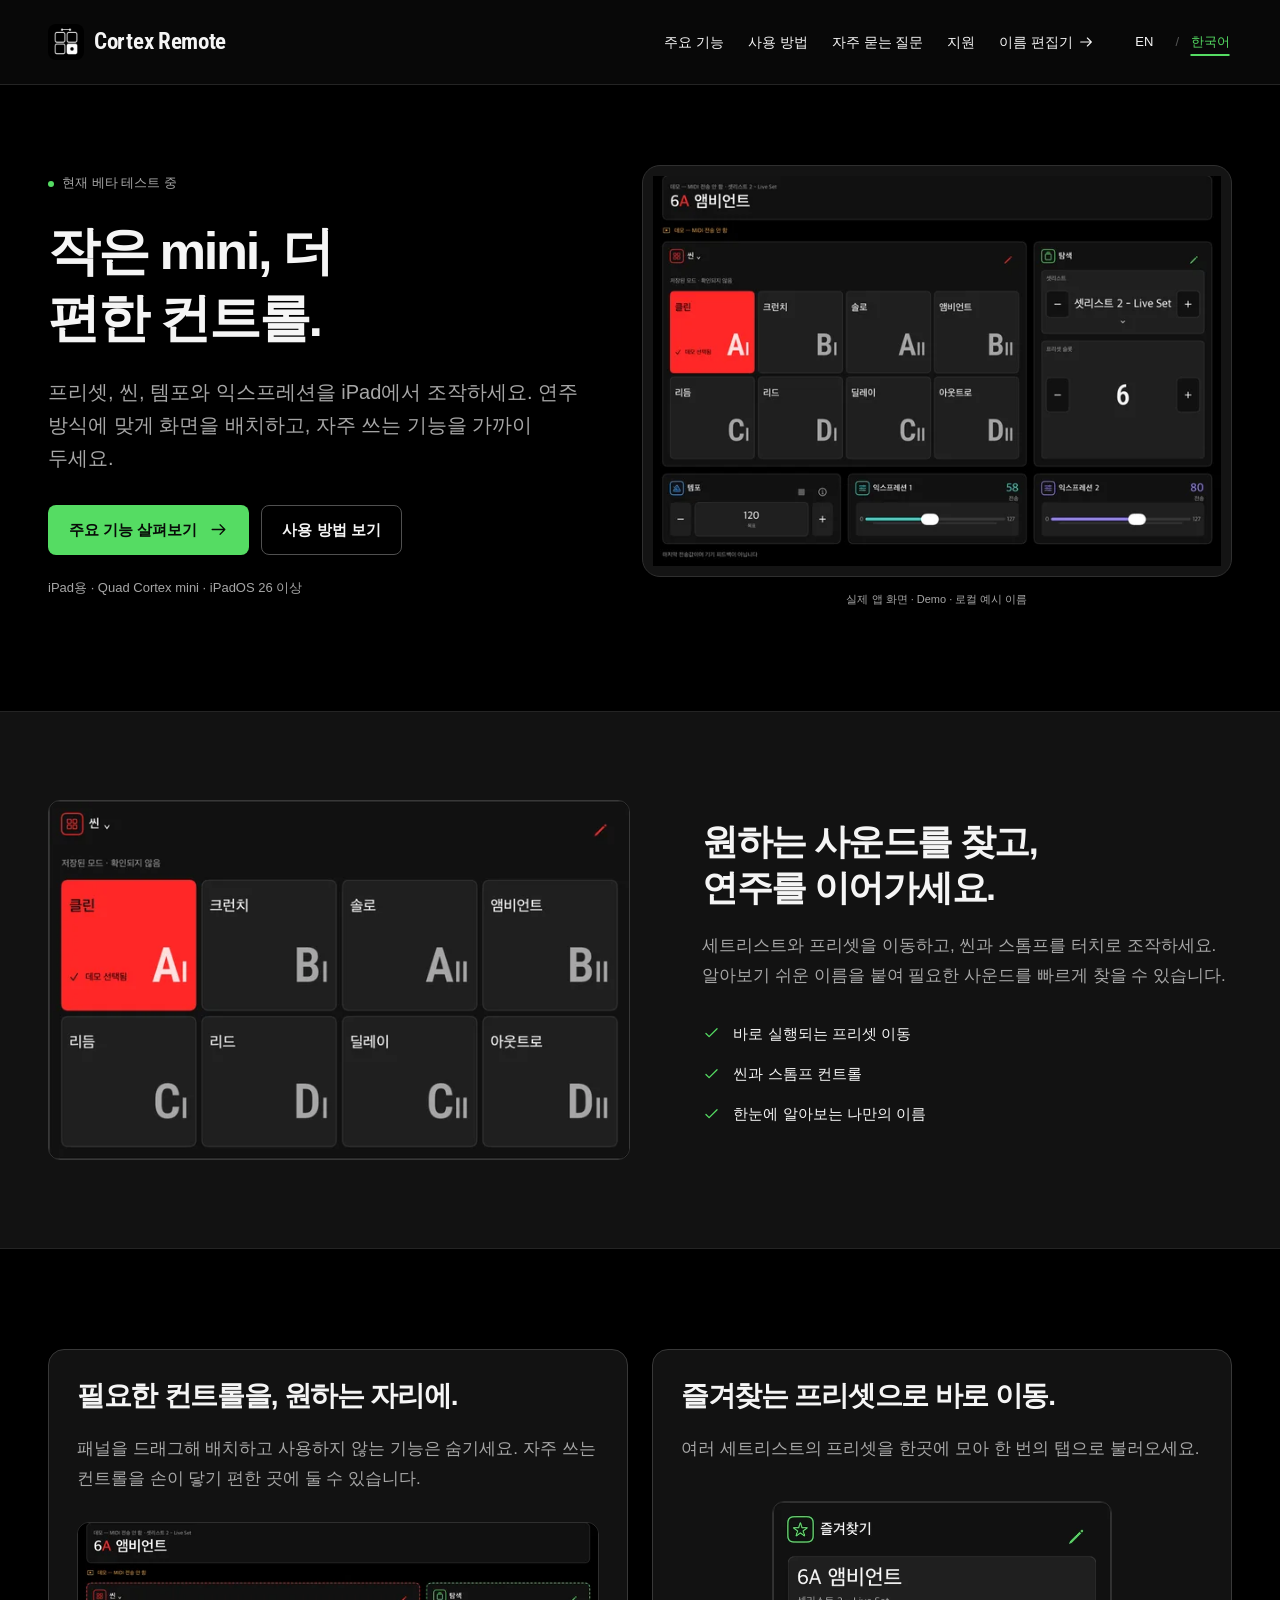
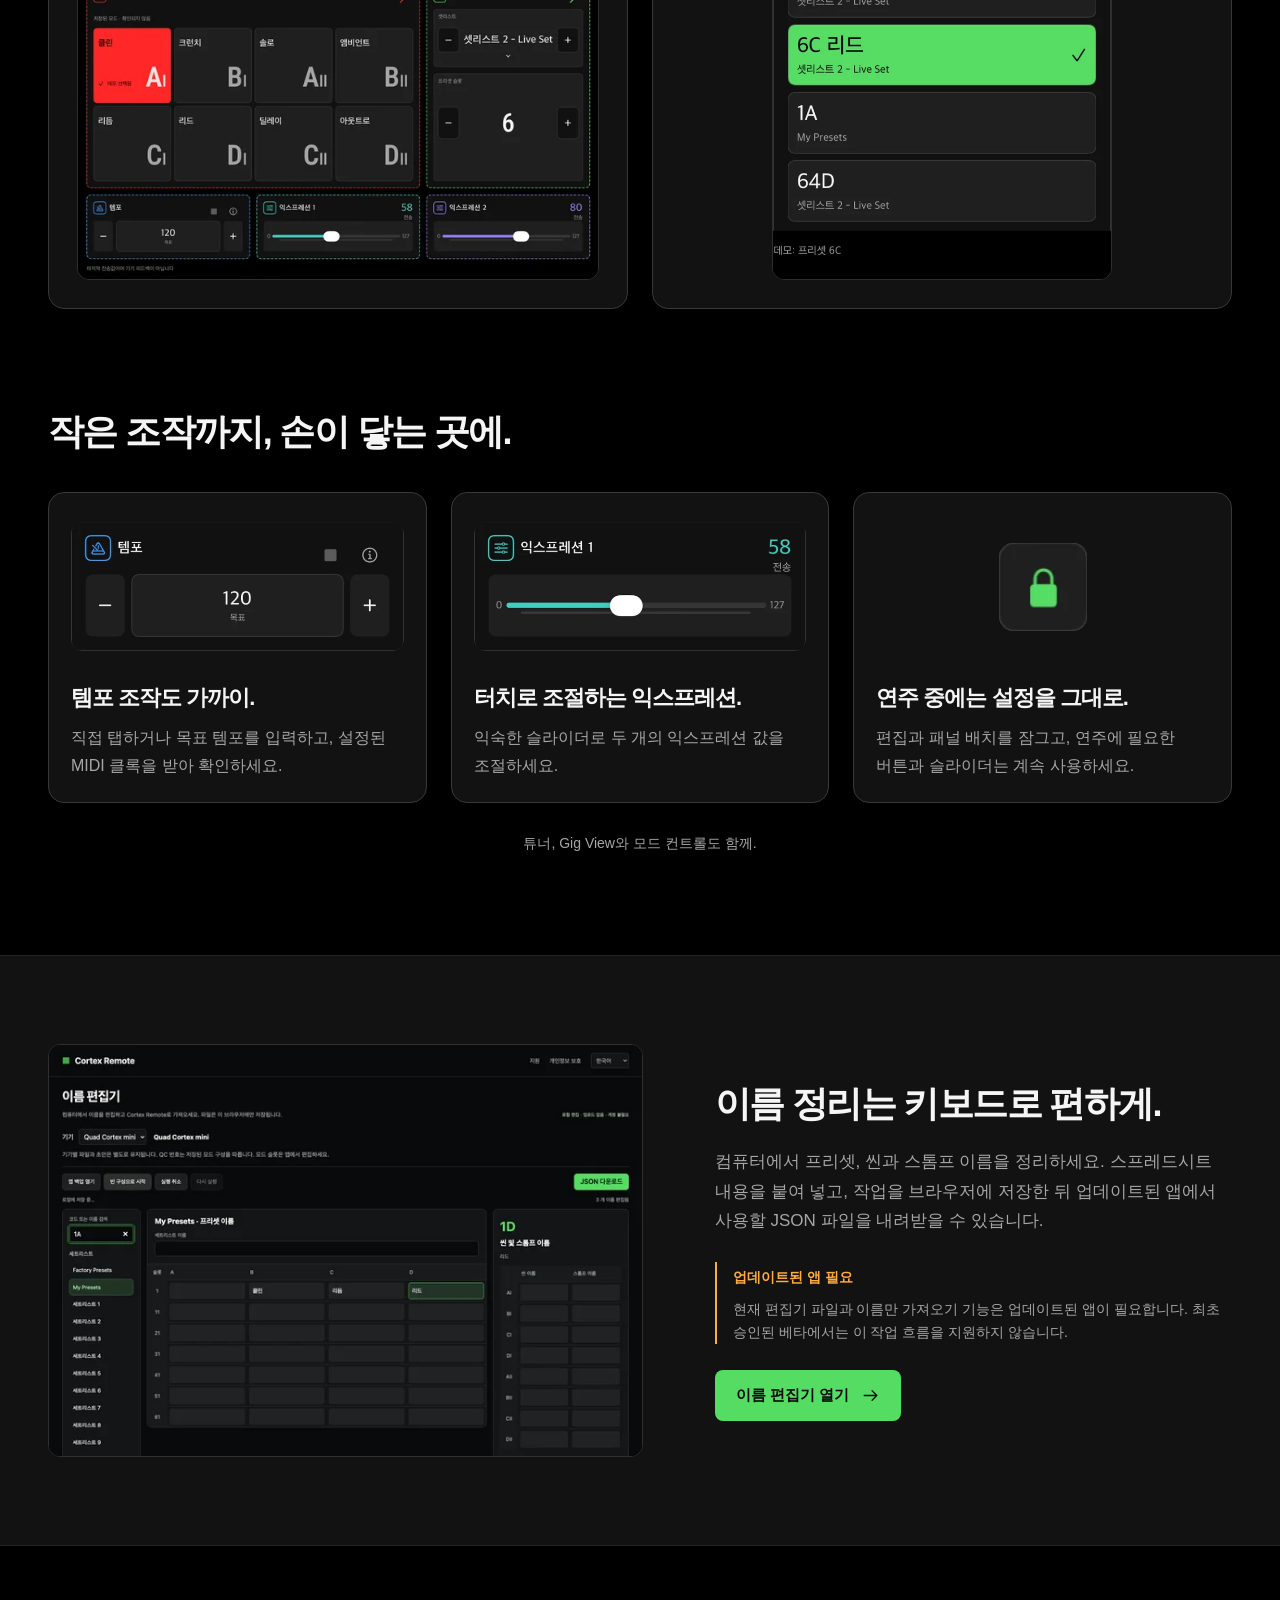
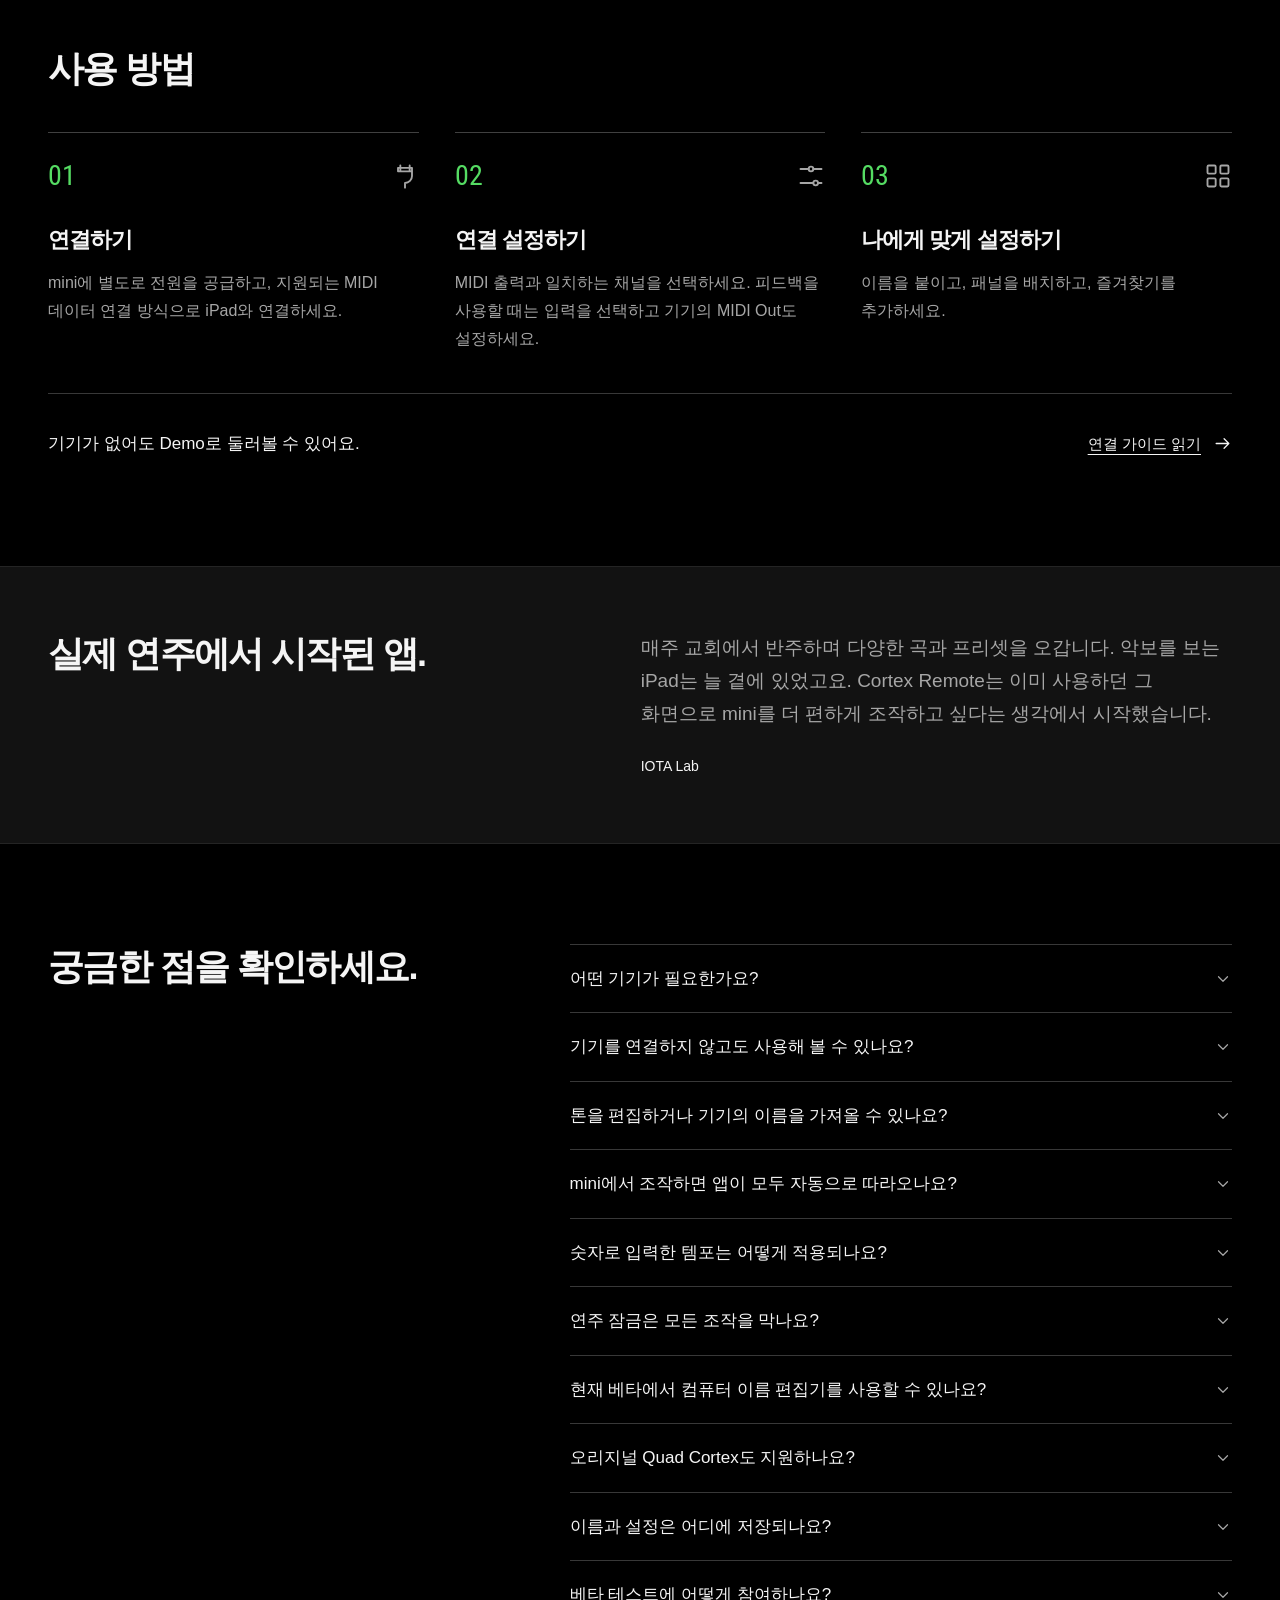
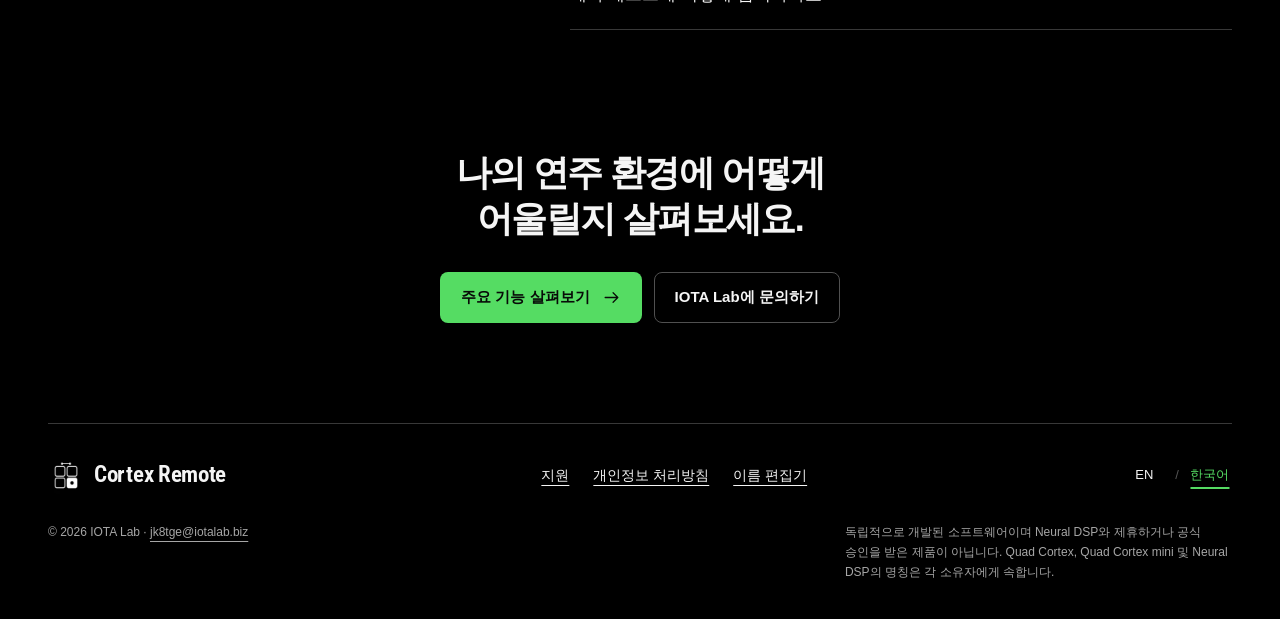
==== ko/index.html @ f4b54dc6 "Introduce bilingual Cortex Remote product website" ====
<!doctype html>
<html lang="ko"><head><meta charset="utf-8"><meta name="viewport" content="width=device-width, initial-scale=1"><meta name="color-scheme" content="dark"><title>Cortex Remote — 작은 mini, 더 편한 컨트롤.</title><meta name="description" content="Quad Cortex mini를 위한 독립 iPad MIDI 컨트롤러. 프리셋과 씬 조작, 즐겨찾기, 맞춤 패널 배치, 템포와 익스프레션 기능을 살펴보세요."><link rel="canonical" href="https://jk8tge-iota.github.io/cortex-remote-support/ko/"><link rel="alternate" hreflang="en" href="https://jk8tge-iota.github.io/cortex-remote-support/"><link rel="alternate" hreflang="ko" href="https://jk8tge-iota.github.io/cortex-remote-support/ko/"><link rel="alternate" hreflang="x-default" href="https://jk8tge-iota.github.io/cortex-remote-support/"><meta property="og:type" content="website"><meta property="og:site_name" content="Cortex Remote"><meta property="og:title" content="Cortex Remote — 작은 mini, 더 편한 컨트롤."><meta property="og:description" content="Quad Cortex mini를 위한 독립 iPad MIDI 컨트롤러. 프리셋과 씬 조작, 즐겨찾기, 맞춤 패널 배치, 템포와 익스프레션 기능을 살펴보세요."><meta property="og:url" content="https://jk8tge-iota.github.io/cortex-remote-support/ko/"><meta property="og:locale" content="ko_KR"><meta property="og:image" content="https://jk8tge-iota.github.io/cortex-remote-support/assets/social-ko.png"><meta property="og:image:width" content="1200"><meta property="og:image:height" content="630"><meta property="og:image:alt" content="작은 mini, 더 편한 컨트롤."><meta name="twitter:card" content="summary_large_image"><link rel="icon" href="../assets/favicon.png"><link rel="preload" as="font" type="font/woff2" href="../assets/RobotoCondensed.woff2" crossorigin><link rel="stylesheet" href="../promo.css"><script src="../promo.js" defer></script></head><body class="promo"><a class="skip" href="#main">본문으로 건너뛰기</a><header class="site-header"><div class="wrap header-row"><a class="brand" href="../ko/" aria-label="Cortex Remote"><img src="../assets/app-icon.webp" width="36" height="36" alt=""><span>Cortex Remote</span></a><nav class="desktop-nav" aria-label="메뉴"><a href="../ko/#features">주요 기능</a><a href="../ko/#how-it-works">사용 방법</a><a href="../ko/#faq">자주 묻는 질문</a><a href="../ko/support/">지원</a><a class="nav-editor" href="../names/?lang=ko">이름 편집기<svg aria-hidden="true" viewBox="0 0 24 24" fill="none" stroke="currentColor" stroke-width="1.6" stroke-linecap="round" stroke-linejoin="round"><path d="M4 12h16m-6-6 6 6-6 6"/></svg></a></nav><div class="languages" aria-label="언어"><a class="language-link" href="../" lang="en" hreflang="en" >EN</a><span aria-hidden="true">/</span><a class="language-link" href="../ko/" lang="ko" hreflang="ko" aria-current="page">한국어</a></div><details class="mobile-menu"><summary>메뉴<svg aria-hidden="true" viewBox="0 0 24 24" fill="none" stroke="currentColor" stroke-width="1.6" stroke-linecap="round" stroke-linejoin="round"><path d="m6 9 6 6 6-6"/></svg></summary><nav aria-label="메뉴"><a href="../ko/#features">주요 기능</a><a href="../ko/#how-it-works">사용 방법</a><a href="../ko/#faq">자주 묻는 질문</a><a href="../ko/support/">지원</a><a class="nav-editor" href="../names/?lang=ko">이름 편집기<svg aria-hidden="true" viewBox="0 0 24 24" fill="none" stroke="currentColor" stroke-width="1.6" stroke-linecap="round" stroke-linejoin="round"><path d="M4 12h16m-6-6 6 6-6 6"/></svg></a></nav></details></div></header><main id="main">
<section class="wrap hero"><div class="hero-copy"><p class="beta"><span></span>현재 베타 테스트 중</p><h1>작은 mini, 더 편한 컨트롤.</h1><p class="lead">프리셋, 씬, 템포와 익스프레션을 iPad에서 조작하세요. 연주 방식에 맞게 화면을 배치하고, 자주 쓰는 기능을 가까이 두세요.</p><div class="actions"><a class="button primary" href="#features">주요 기능 살펴보기<svg aria-hidden="true" viewBox="0 0 24 24" fill="none" stroke="currentColor" stroke-width="1.6" stroke-linecap="round" stroke-linejoin="round"><path d="M4 12h16m-6-6 6 6-6 6"/></svg></a><a class="button secondary" href="#how-it-works">사용 방법 보기</a></div><p class="requirements">iPad용 · Quad Cortex mini · iPadOS 26 이상</p></div><figure class="hero-media"><a class="image-link " href="../assets/ko-hero.png" aria-label="스크린샷 원본 보기: 이름이 설정된 Mini 씬, 프리셋 이동, 템포와 익스프레션 슬라이더가 보이는 Cortex Remote Demo 화면."><picture><source type="image/webp" srcset="../assets/ko-hero-640.webp 640w, ../assets/ko-hero-1200.webp 1200w" sizes="(max-width:767px) calc(100vw - 40px), (max-width:1099px) 80vw, 600px"><img src="../assets/ko-hero.png" alt="이름이 설정된 Mini 씬, 프리셋 이동, 템포와 익스프레션 슬라이더가 보이는 Cortex Remote Demo 화면." fetchpriority="high" decoding="async" width="2230" height="1528"></picture></a><figcaption>실제 앱 화면 · Demo · 로컬 예시 이름</figcaption></figure></section>
<section id="features" class="feature-band"><div class="wrap feature-split"><a class="image-link scene-image" href="../assets/ko-scenes.png" aria-label="스크린샷 원본 보기: 클린, 리듬, 리드, 앰비언트 등의 이름이 표시된 Mini 씬 버튼."><picture><source type="image/webp" srcset="../assets/ko-scenes-640.webp 640w, ../assets/ko-scenes-1200.webp 1200w" sizes="(max-width:767px) calc(100vw - 40px), (max-width:1099px) 80vw, 600px"><img src="../assets/ko-scenes.png" alt="클린, 리듬, 리드, 앰비언트 등의 이름이 표시된 Mini 씬 버튼." loading="lazy" decoding="async" width="1428" height="882"></picture></a><div><h2>원하는 사운드를 찾고, 연주를 이어가세요.</h2><p>세트리스트와 프리셋을 이동하고, 씬과 스톰프를 터치로 조작하세요. 알아보기 쉬운 이름을 붙여 필요한 사운드를 빠르게 찾을 수 있습니다.</p><ul class="feature-points"><li><svg aria-hidden="true" viewBox="0 0 24 24" fill="none" stroke="currentColor" stroke-width="1.6" stroke-linecap="round" stroke-linejoin="round"><path d="m5 12 4 4L19 6"/></svg>바로 실행되는 프리셋 이동</li><li><svg aria-hidden="true" viewBox="0 0 24 24" fill="none" stroke="currentColor" stroke-width="1.6" stroke-linecap="round" stroke-linejoin="round"><path d="m5 12 4 4L19 6"/></svg>씬과 스톰프 컨트롤</li><li><svg aria-hidden="true" viewBox="0 0 24 24" fill="none" stroke="currentColor" stroke-width="1.6" stroke-linecap="round" stroke-linejoin="round"><path d="m5 12 4 4L19 6"/></svg>한눈에 알아보는 나만의 이름</li></ul></div></div></section>
<section class="wrap section"><div class="duo"><article class="feature-card arrangement"><h2>필요한 컨트롤을, 원하는 자리에.</h2><p>패널을 드래그해 배치하고 사용하지 않는 기능은 숨기세요. 자주 쓰는 컨트롤을 손이 닿기 편한 곳에 둘 수 있습니다.</p><a class="image-link " href="../assets/ko-arrange.png" aria-label="스크린샷 원본 보기: 드래그할 패널 주위에 테두리가 표시된 Cortex Remote 패널 배치 화면."><picture><source type="image/webp" srcset="../assets/ko-arrange-640.webp 640w, ../assets/ko-arrange-1200.webp 1200w" sizes="(max-width:767px) calc(100vw - 40px), (max-width:1099px) 80vw, 600px"><img src="../assets/ko-arrange.png" alt="드래그할 패널 주위에 테두리가 표시된 Cortex Remote 패널 배치 화면." loading="lazy" decoding="async" width="2230" height="1528"></picture></a></article><article class="feature-card favorites"><h2>즐겨찾는 프리셋으로 바로 이동.</h2><p>여러 세트리스트의 프리셋을 한곳에 모아 한 번의 탭으로 불러오세요.</p><a class="image-link " href="../assets/ko-favorites.png" aria-label="스크린샷 원본 보기: 이름을 설정한 프리셋과 초록색 선택 표시가 있는 즐겨찾기 패널."><picture><source type="image/webp" srcset="../assets/ko-favorites-640.webp 640w, ../assets/ko-favorites-1200.webp 1200w" sizes="(max-width:767px) calc(100vw - 40px), (max-width:1099px) 80vw, 600px"><img src="../assets/ko-favorites.png" alt="이름을 설정한 프리셋과 초록색 선택 표시가 있는 즐겨찾기 패널." loading="lazy" decoding="async" width="701" height="782"></picture></a></article></div></section>
<section class="wrap section tools"><h2>작은 조작까지, 손이 닿는 곳에.</h2><div class="tool-grid"><article class="tool-card tempo"><div class="tool-image"><a class="image-link " href="../assets/ko-tempo.png" aria-label="스크린샷 원본 보기: 감소·증가 버튼 사이에 BPM 값이 표시된 템포 패널."><picture><source type="image/webp" srcset="../assets/ko-tempo-640.webp 640w, ../assets/ko-tempo-1200.webp 1200w" sizes="(max-width:767px) calc(100vw - 40px), (max-width:1099px) 80vw, 600px"><img src="../assets/ko-tempo.png" alt="감소·증가 버튼 사이에 BPM 값이 표시된 템포 패널." loading="lazy" decoding="async" width="701" height="274"></picture></a></div><h3>템포 조작도 가까이.</h3><p>직접 탭하거나 목표 템포를 입력하고, 설정된 MIDI 클록을 받아 확인하세요.</p></article><article class="tool-card expression"><div class="tool-image"><a class="image-link " href="../assets/ko-expression.png" aria-label="스크린샷 원본 보기: Demo에서 조절한 값이 표시된 익스프레션 슬라이더."><picture><source type="image/webp" srcset="../assets/ko-expression-640.webp 640w, ../assets/ko-expression-1200.webp 1200w" sizes="(max-width:767px) calc(100vw - 40px), (max-width:1099px) 80vw, 600px"><img src="../assets/ko-expression.png" alt="Demo에서 조절한 값이 표시된 익스프레션 슬라이더." loading="lazy" decoding="async" width="701" height="274"></picture></a></div><h3>터치로 조절하는 익스프레션.</h3><p>익숙한 슬라이더로 두 개의 익스프레션 값을 조절하세요.</p></article><article class="tool-card lock"><div class="tool-image"><a class="image-link " href="../assets/ko-lock.png" aria-label="스크린샷 원본 보기: 연주 잠금이 활성화된 앱 상단 컨트롤."><picture><source type="image/webp" srcset="../assets/ko-lock-640.webp 640w, ../assets/ko-lock-1200.webp 1200w" sizes="(max-width:767px) calc(100vw - 40px), (max-width:1099px) 80vw, 600px"><img src="../assets/ko-lock.png" alt="연주 잠금이 활성화된 앱 상단 컨트롤." loading="lazy" decoding="async" width="82" height="82"></picture></a></div><h3>연주 중에는 설정을 그대로.</h3><p>편집과 패널 배치를 잠그고, 연주에 필요한 버튼과 슬라이더는 계속 사용하세요.</p></article></div><p class="extras">튜너, Gig View와 모드 컨트롤도 함께.</p></section>
<section class="feature-band editor-section"><div class="wrap feature-split"><a class="image-link editor-image" href="../assets/ko-editor.png" aria-label="스크린샷 원본 보기: Mini 프리셋 표와 씬·스톰프 이름을 편집하는 컴퓨터용 이름 편집기."><picture><source type="image/webp" srcset="../assets/ko-editor-640.webp 640w, ../assets/ko-editor-1200.webp 1200w" sizes="(max-width:767px) calc(100vw - 40px), (max-width:1099px) 80vw, 600px"><img src="../assets/ko-editor.png" alt="Mini 프리셋 표와 씬·스톰프 이름을 편집하는 컴퓨터용 이름 편집기." loading="lazy" decoding="async" width="1440" height="1000"></picture></a><div><h2>이름 정리는 키보드로 편하게.</h2><p>컴퓨터에서 프리셋, 씬과 스톰프 이름을 정리하세요. 스프레드시트 내용을 붙여 넣고, 작업을 브라우저에 저장한 뒤 업데이트된 앱에서 사용할 JSON 파일을 내려받을 수 있습니다.</p><aside class="compatibility"><strong>업데이트된 앱 필요</strong><p>현재 편집기 파일과 이름만 가져오기 기능은 업데이트된 앱이 필요합니다. 최초 승인된 베타에서는 이 작업 흐름을 지원하지 않습니다.</p></aside><a class="button primary" href="../names/?lang=ko">이름 편집기 열기<svg aria-hidden="true" viewBox="0 0 24 24" fill="none" stroke="currentColor" stroke-width="1.6" stroke-linecap="round" stroke-linejoin="round"><path d="M4 12h16m-6-6 6 6-6 6"/></svg></a></div></div></section>
<section id="how-it-works" class="wrap section how"><h2>사용 방법</h2><ol class="steps"><li><div class="step-mark"><span>01</span><svg aria-hidden="true" viewBox="0 0 24 24" fill="none" stroke="currentColor" stroke-width="1.6" stroke-linecap="round" stroke-linejoin="round"><path d="M8 3v5m8-5v5M6 8h12v4a6 6 0 0 1-6 6v4M6 8V5h12v3"/></svg></div><h3>연결하기</h3><p>mini에 별도로 전원을 공급하고, 지원되는 MIDI 데이터 연결 방식으로 iPad와 연결하세요.</p></li><li><div class="step-mark"><span>02</span><svg aria-hidden="true" viewBox="0 0 24 24" fill="none" stroke="currentColor" stroke-width="1.6" stroke-linecap="round" stroke-linejoin="round"><path d="M3 6h7m4 0h7M3 18h11m4 0h3"/><circle cx="12" cy="6" r="2"/><circle cx="16" cy="18" r="2"/></svg></div><h3>연결 설정하기</h3><p>MIDI 출력과 일치하는 채널을 선택하세요. 피드백을 사용할 때는 입력을 선택하고 기기의 MIDI Out도 설정하세요.</p></li><li><div class="step-mark"><span>03</span><svg aria-hidden="true" viewBox="0 0 24 24" fill="none" stroke="currentColor" stroke-width="1.6" stroke-linecap="round" stroke-linejoin="round"><rect x="3" y="3" width="7" height="7" rx="1"/><rect x="14" y="3" width="7" height="7" rx="1"/><rect x="3" y="14" width="7" height="7" rx="1"/><rect x="14" y="14" width="7" height="7" rx="1"/></svg></div><h3>나에게 맞게 설정하기</h3><p>이름을 붙이고, 패널을 배치하고, 즐겨찾기를 추가하세요.</p></li></ol><div class="setup-note"><p>기기가 없어도 Demo로 둘러볼 수 있어요.</p><a href="../ko/support/">연결 가이드 읽기<svg aria-hidden="true" viewBox="0 0 24 24" fill="none" stroke="currentColor" stroke-width="1.6" stroke-linecap="round" stroke-linejoin="round"><path d="M4 12h16m-6-6 6 6-6 6"/></svg></a></div></section>
<section class="story-band"><div class="wrap story"><h2>실제 연주에서 시작된 앱.</h2><div><p>매주 교회에서 반주하며 다양한 곡과 프리셋을 오갑니다. 악보를 보는 iPad는 늘 곁에 있었고요. Cortex Remote는 이미 사용하던 그 화면으로 mini를 더 편하게 조작하고 싶다는 생각에서 시작했습니다.</p><span class="byline">IOTA Lab</span></div></div></section>
<section id="faq" class="wrap section faq"><h2>궁금한 점을 확인하세요.</h2><div><details><summary>어떤 기기가 필요한가요?<svg aria-hidden="true" viewBox="0 0 24 24" fill="none" stroke="currentColor" stroke-width="1.6" stroke-linecap="round" stroke-linejoin="round"><path d="m6 9 6 6 6-6"/></svg></summary><p>iPadOS 26.0 이상이 설치된 iPad와 별도로 전원을 공급한 Quad Cortex mini가 필요합니다. USB-C 데이터 케이블 등 호환되는 데이터 연결을 사용하고, iPad에 필요한 어댑터를 준비하세요. 앱에서 MIDI 출력을 선택하고 기기의 입력 채널과 맞춰야 합니다.</p></details><details><summary>기기를 연결하지 않고도 사용해 볼 수 있나요?<svg aria-hidden="true" viewBox="0 0 24 24" fill="none" stroke="currentColor" stroke-width="1.6" stroke-linecap="round" stroke-linejoin="round"><path d="m6 9 6 6 6-6"/></svg></summary><p>네. Demo에서는 하드웨어로 MIDI를 전송하지 않고 인터페이스를 살펴볼 수 있습니다. 이 페이지의 앱 스크린샷도 Demo로 촬영했습니다.</p></details><details><summary>톤을 편집하거나 기기의 이름을 가져올 수 있나요?<svg aria-hidden="true" viewBox="0 0 24 24" fill="none" stroke="currentColor" stroke-width="1.6" stroke-linecap="round" stroke-linejoin="round"><path d="m6 9 6 6 6-6"/></svg></summary><p>아니요. 이 앱은 톤 편집기가 아닌 연주용 컨트롤러입니다. 프리셋, 씬과 스톰프 이름은 앱에 직접 입력하는 로컬 표시용 이름이며 mini에서 내려받지 않습니다.</p></details><details><summary>mini에서 조작하면 앱이 모두 자동으로 따라오나요?<svg aria-hidden="true" viewBox="0 0 24 24" fill="none" stroke="currentColor" stroke-width="1.6" stroke-linecap="round" stroke-linejoin="round"><path d="m6 9 6 6 6-6"/></svg></summary><p>자동으로 모두 따라오지는 않습니다. 템포를 받으려면 기기의 MIDI Clock Out을 켜고 앱에서 입력을 선택해야 합니다. 프리셋, 씬과 익스프레션 피드백은 mini에 일치하는 MIDI Out 할당이 필요합니다. 설정되지 않은 변경은 알 수 없으며, 명령 전송은 기기의 확인 응답을 뜻하지 않습니다.</p></details><details><summary>숫자로 입력한 템포는 어떻게 적용되나요?<svg aria-hidden="true" viewBox="0 0 24 24" fill="none" stroke="currentColor" stroke-width="1.6" stroke-linecap="round" stroke-linejoin="round"><path d="m6 9 6 6 6-6"/></svg></summary><p>목표 템포를 입력하거나 템포 −/+ 버튼을 누르면 시간 간격을 둔 탭 명령 4회를 한 번 전송합니다. BPM 숫자를 기기에 직접 쓰는 방식은 아닙니다. 목표값, 로컬 추정값과 수신 클록은 구분해서 표시됩니다. 튜너 열기·닫기는 기기의 화면을 조작하며, 앱에서 음정을 표시하지 않습니다.</p></details><details><summary>연주 잠금은 모든 조작을 막나요?<svg aria-hidden="true" viewBox="0 0 24 24" fill="none" stroke="currentColor" stroke-width="1.6" stroke-linecap="round" stroke-linejoin="round"><path d="m6 9 6 6 6-6"/></svg></summary><p>아니요. 편집, 패널 배치, 이동 스와이프와 숫자 편집기를 막습니다. 프리셋, 씬, 스톰프, 템포와 익스프레션 등 연주 조작은 계속 사용할 수 있습니다. 탭하면 잠기고, 1초간 길게 누르면 잠금이 해제됩니다.</p></details><details><summary>현재 베타에서 컴퓨터 이름 편집기를 사용할 수 있나요?<svg aria-hidden="true" viewBox="0 0 24 24" fill="none" stroke="currentColor" stroke-width="1.6" stroke-linecap="round" stroke-linejoin="round"><path d="m6 9 6 6 6-6"/></svg></summary><p>편집기는 공개되어 있지만 현재 다운로드 파일과 이름만 가져오기는 업데이트된 앱이 필요합니다. 최초 승인된 베타에서는 이 작업 흐름을 지원하지 않습니다. 백업을 보관하고 해당 호환성을 명시한 앱 빌드를 기다려 주세요.</p></details><details><summary>오리지널 Quad Cortex도 지원하나요?<svg aria-hidden="true" viewBox="0 0 24 24" fill="none" stroke="currentColor" stroke-width="1.6" stroke-linecap="round" stroke-linejoin="round"><path d="m6 9 6 6 6-6"/></svg></summary><p>A–H와 Hybrid 표시를 제공하는 별도의 오리지널 Quad Cortex 프로필을 개발 중입니다. 현재는 Demo 전용이며, 실기기 검증 전까지 오리지널 QC의 실제 MIDI 전송은 비활성화되어 있습니다. 이 페이지의 주요 앱 기능은 Quad Cortex mini를 기준으로 설명합니다.</p></details><details><summary>이름과 설정은 어디에 저장되나요?<svg aria-hidden="true" viewBox="0 0 24 24" fill="none" stroke="currentColor" stroke-width="1.6" stroke-linecap="round" stroke-linejoin="round"><path d="m6 9 6 6 6-6"/></svg></summary><p>직접 내보내거나 공유하지 않는 한 앱 설정과 이름은 iPad에 보관됩니다. 앱 계정, 광고나 개발자가 운영하는 분석 기능은 없습니다. 이름 편집기는 브라우저에서 파일을 처리하고 로컬 초안을 저장하므로 공용 컴퓨터에서는 초안을 지워 주세요.</p></details><details><summary>베타 테스트에 어떻게 참여하나요?<svg aria-hidden="true" viewBox="0 0 24 24" fill="none" stroke="currentColor" stroke-width="1.6" stroke-linecap="round" stroke-linejoin="round"><path d="m6 9 6 6 6-6"/></svg></summary><p>Cortex Remote는 현재 TestFlight 베타 테스트 중입니다. 참여는 jk8tge@iotalab.biz로 IOTA Lab에 문의해 주세요. TestFlight는 Apple의 베타 앱 설치용 앱입니다. 이 페이지에는 정식 App Store 다운로드 링크가 없습니다.</p></details></div></section>
<section class="wrap closing"><h2>나의 연주 환경에 어떻게 어울릴지 살펴보세요.</h2><div class="actions"><a class="button primary" href="#features">주요 기능 살펴보기<svg aria-hidden="true" viewBox="0 0 24 24" fill="none" stroke="currentColor" stroke-width="1.6" stroke-linecap="round" stroke-linejoin="round"><path d="M4 12h16m-6-6 6 6-6 6"/></svg></a><a class="button secondary" href="mailto:jk8tge@iotalab.biz?subject=Cortex%20Remote">IOTA Lab에 문의하기</a></div></section></main><footer class="wrap site-footer"><div class="footer-top"><a class="brand" href="../ko/" aria-label="Cortex Remote"><img src="../assets/app-icon.webp" width="36" height="36" alt=""><span>Cortex Remote</span></a><nav aria-label="하단 메뉴"><a href="../ko/support/">지원</a><a href="../ko/privacy/">개인정보 처리방침</a><a href="../names/?lang=ko">이름 편집기</a></nav><div class="languages" aria-label="언어"><a class="language-link" href="../" lang="en" hreflang="en" >EN</a><span aria-hidden="true">/</span><a class="language-link" href="../ko/" lang="ko" hreflang="ko" aria-current="page">한국어</a></div></div><div class="footer-bottom"><p>© 2026 IOTA Lab · <a href="mailto:jk8tge@iotalab.biz">jk8tge@iotalab.biz</a></p><p>독립적으로 개발된 소프트웨어이며 Neural DSP와 제휴하거나 공식 승인을 받은 제품이 아닙니다. Quad Cortex, Quad Cortex mini 및 Neural DSP의 명칭은 각 소유자에게 속합니다.</p></div></footer></body></html>
---- promo.css ----
@font-face{font-family:Roboto Condensed;src:url('assets/RobotoCondensed.woff2') format('woff2');font-style:normal;font-weight:100 900;font-display:swap}
:root{color-scheme:dark;--bg:#000;--panel:#121212;--raised:#202020;--border:#383838;--text:#f5f5f5;--muted:#a6a6a6;--green:#55dc63;--red:#ff2727;--blue:#379bff;--teal:#40cfc3;--purple:#9480ff;--amber:#ffab40;--heading:'Roboto Condensed',sans-serif}
*{box-sizing:border-box}html{scroll-behavior:smooth;scroll-padding-top:110px}body.promo{margin:0;background:var(--bg);color:var(--text);font:17px/1.65 -apple-system,BlinkMacSystemFont,'Segoe UI',sans-serif;-webkit-font-smoothing:antialiased}html:lang(ko){--heading:'Apple SD Gothic Neo','Noto Sans KR','Malgun Gothic',sans-serif}html:lang(ko) body{font-family:'Apple SD Gothic Neo','Noto Sans KR','Malgun Gothic',sans-serif;word-break:keep-all;overflow-wrap:anywhere;line-height:1.75}
a{color:inherit;text-underline-offset:5px}a:hover{color:var(--green)}button,a,summary{-webkit-tap-highlight-color:transparent}a:focus-visible,summary:focus-visible,button:focus-visible{outline:2px solid var(--green);outline-offset:5px}img{display:block;max-width:100%;height:auto}svg{width:24px;height:24px;flex-shrink:0}figure{margin:0}.wrap{width:min(1200px,calc(100% - 96px));margin-inline:auto}h1,h2,h3{font-family:var(--heading);line-height:1.12;letter-spacing:-.025em;margin:0;font-weight:650;text-wrap:balance}h1{font-size:clamp(52px,5vw,72px)}h2{font-size:42px}h3{font-size:24px}p{color:var(--muted);margin:20px 0 0}html:lang(ko) h1,html:lang(ko) h2,html:lang(ko) h3{line-height:1.28;letter-spacing:-.045em;font-weight:650}html:lang(ko) h1{font-size:clamp(44px,4.1vw,62px)}html:lang(ko) h2{font-size:36px}html:lang(ko) h3{font-size:22px}.lead{font-size:20px;line-height:1.65}.section{padding-block:100px}.site-header{position:sticky;top:0;z-index:20;background:#080808;border-bottom:1px solid #242424}.header-row{min-height:84px;display:flex;align-items:center;gap:28px}.brand{display:flex;align-items:center;gap:10px;text-decoration:none;white-space:nowrap;font-family:'Roboto Condensed',sans-serif;font-size:23px;font-weight:650;letter-spacing:-.3px}.brand img{border-radius:8px}.desktop-nav{display:flex;align-items:center;gap:24px;margin-left:auto;font-size:14px}.desktop-nav a{display:flex;align-items:center;min-height:44px;text-decoration:none;white-space:nowrap}.nav-editor{gap:5px}.nav-editor svg{width:16px;height:16px}.languages{display:flex;gap:9px;align-items:center;white-space:nowrap;font-size:13px}.languages a{display:grid;place-items:center;min-width:44px;min-height:44px;text-decoration:none}.languages span{color:#555}.languages [aria-current=page]{color:var(--green);text-decoration:underline;text-decoration-thickness:2px;text-underline-offset:8px}.mobile-menu{display:none}.skip{position:fixed;top:-100px;left:20px;z-index:30;padding:10px 20px;background:var(--text);color:#000}.skip:focus{top:10px}.hero{display:grid;grid-template-columns:.95fr 1.05fr;gap:60px;align-items:center;padding-block:80px 104px}.hero-copy{min-width:0}.beta{display:flex;align-items:center;gap:8px;font-size:13px;margin:0 0 22px;color:var(--muted)}.beta span{height:6px;width:6px;border-radius:50%;background:var(--green)}.hero .lead{margin-top:24px}.actions{display:flex;align-items:center;gap:12px;flex-wrap:wrap;margin-top:30px}.button{display:inline-flex;gap:12px;align-items:center;justify-content:center;padding:13px 20px;min-height:48px;border:1px solid transparent;border-radius:8px;font-size:15px;font-weight:650;text-decoration:none;line-height:1.5;transition:background-color .15s,border-color .15s;color:var(--text)}.button svg{width:19px;height:19px}.primary{background:var(--green);color:#080b08}.primary:hover{background:#78e983;color:#000}.secondary{background:transparent;border-color:#505050}.secondary:hover{background:var(--raised);color:var(--text);border-color:#777}.requirements{font-size:13px;margin-top:22px}.image-link{display:block;background:#000;border-radius:12px;overflow:hidden;text-decoration:none;border:1px solid #2f2f2f;transition:border-color .15s}.image-link:hover{border-color:#666}.image-link img{width:100%;height:auto}.hero-media{min-width:0}.hero-media>.image-link{padding:10px;border-radius:18px;background:#141414;box-shadow:0 14px 60px #000}.hero-media figcaption{font-size:11px;color:var(--muted);margin-top:14px;text-align:center;line-height:1.5}.feature-band{background:var(--panel);border-block:1px solid #242424;padding-block:88px}.feature-split{display:grid;grid-template-columns:1.1fr 1fr;gap:72px;align-items:center}.feature-points{list-style:none;padding:0;margin:30px 0 0}.feature-points li{display:flex;align-items:center;gap:12px;margin:14px 0;color:var(--text);font-size:15px}.feature-points svg{color:var(--green);width:19px;height:19px}.scene-image{border-color:var(--border)}.duo{display:grid;grid-template-columns:1fr 1fr;gap:24px}.feature-card{min-width:0;border:1px solid var(--border);border-radius:16px;background:var(--panel);padding:28px;display:flex;flex-direction:column}.feature-card h2{font-size:32px}.feature-card p{font-size:17px;margin-bottom:28px}.feature-card .image-link{margin-top:auto}.arrangement .image-link{max-height:440px}.arrangement img{object-fit:contain}.favorites .image-link{width:min(100%,340px);margin-inline:auto}.favorites img{max-height:440px;object-fit:contain}html:lang(ko) .feature-card h2{font-size:28px}.tools{padding-top:0}.tools>h2{max-width:650px;margin-bottom:36px}.tool-grid{display:grid;grid-template-columns:repeat(3,1fr);gap:24px}.tool-card{padding:22px;border:1px solid var(--border);border-radius:16px;background:var(--panel);min-width:0}.tool-image{height:144px;display:flex;align-items:center;justify-content:center;margin-bottom:25px}.tool-image .image-link{width:100%;border:0;background:transparent}.tool-image img{width:100%;max-height:144px;object-fit:contain}.lock .tool-image .image-link{width:88px}.tool-card h3{font-size:24px}.tool-card p{font-size:16px;margin-top:12px}.extras{font-size:14px;text-align:center;margin-top:28px}.editor-section .feature-split{grid-template-columns:1.15fr 1fr}.compatibility{border-left:2px solid var(--amber);padding:0 0 0 16px;margin:26px 0}.compatibility strong{color:var(--amber);font-size:14px;font-weight:600}.compatibility p{font-size:14px;margin-top:6px;line-height:1.65}.steps{list-style:none;padding:0;margin:40px 0;display:grid;grid-template-columns:repeat(3,1fr);gap:36px;counter-reset:step}.step-mark{display:flex;align-items:center;justify-content:space-between;border-top:1px solid #404040;padding-top:18px;margin-bottom:26px}.step-mark span{font-family:'Roboto Condensed',sans-serif;font-size:28px;color:var(--green)}.step-mark svg{color:var(--muted);width:28px;height:28px}.steps p{font-size:16px;margin-top:14px}.setup-note{display:flex;justify-content:space-between;align-items:center;gap:24px;padding-top:28px;border-top:1px solid var(--border)}.setup-note p{margin:0;font-size:17px;color:var(--text)}.setup-note a{display:flex;gap:12px;align-items:center;min-height:44px;font-size:15px}.setup-note svg{width:19px;height:19px}.story-band{background:var(--panel);padding-block:64px;border-block:1px solid #242424}.story{display:grid;grid-template-columns:1fr 1.2fr;gap:100px;align-items:start}.story p{margin:0;font-size:19px}.byline{display:block;margin-top:24px;font-size:14px;color:var(--text)}.faq{display:grid;grid-template-columns:.8fr 1.2fr;gap:80px;align-items:start}.faq details{border-bottom:1px solid var(--border)}.faq details:first-child{border-top:1px solid var(--border)}summary{cursor:pointer;list-style:none}summary::-webkit-details-marker{display:none}.faq summary{padding:21px 0;display:flex;justify-content:space-between;align-items:center;gap:24px;font-size:17px;font-weight:500;line-height:1.5}.faq summary svg{width:18px;height:18px;color:var(--muted)}details[open]>summary svg{transform:rotate(180deg)}.faq details p{font-size:16px;margin:0;padding-bottom:24px}.closing{text-align:center;padding:20px 0 100px}.closing h2{max-width:680px;margin:auto}.closing .actions{justify-content:center}.site-footer{border-top:1px solid var(--border);padding-block:30px 36px}.footer-top{display:flex;gap:24px;align-items:center;justify-content:space-between}.footer-top nav{display:flex;gap:24px;flex-wrap:wrap;font-size:14px}.footer-top nav a{display:flex;align-items:center;min-height:44px}.footer-bottom{margin-top:24px;display:flex;gap:40px;justify-content:space-between;align-items:start}.footer-bottom p{font-size:12px;line-height:1.7;margin:0;max-width:58ch}.legal{max-width:860px;padding-block:64px 100px}.legal h1{margin:24px 0}.legal h2{font-size:28px;margin:40px 0 14px}.legal h3{font-size:22px;margin-top:28px}.legal p,.legal li{color:#c5c5c5}.legal li{margin:10px 0}.legal .card{padding:24px;border:1px solid var(--border);border-radius:16px;background:var(--panel);margin:30px 0}.legal .card h2{margin-top:0}.legal .card .button{background:var(--green);color:#000;margin-top:20px}.legal .links{display:flex;gap:12px;flex-wrap:wrap}.back-link,.effective{font-size:14px}.legal .effective{color:var(--muted)}
@media(max-width:1099px){.wrap{width:calc(100% - 48px)}.desktop-nav{display:none}.header-row{gap:16px;min-height:76px}.header-row>.languages{margin-left:auto}.mobile-menu{display:block}.mobile-menu>summary{display:flex;gap:8px;align-items:center;min-height:44px;font-size:14px}.mobile-menu nav{position:absolute;left:0;right:0;top:100%;padding:20px 24px;background:#121212;border-bottom:1px solid var(--border);display:grid;gap:5px}.mobile-menu nav a{min-height:44px;display:flex;align-items:center;gap:8px;text-decoration:none}.hero{grid-template-columns:1fr;gap:40px;padding-block:56px 80px}.hero-copy{max-width:680px}.hero-media{max-width:820px;width:100%;margin:auto}.hero h1{max-width:750px}.hero-media img{max-height:700px;object-fit:contain}.feature-split,.editor-section .feature-split{gap:36px}.section{padding-block:80px}.tools{padding-top:0}.tool-grid{grid-template-columns:1fr 1fr}.tool-card:last-child{grid-column:1/-1;display:grid;grid-template-columns:140px 1fr;column-gap:24px;align-items:center}.tool-card:last-child .tool-image{grid-row:1/3;margin:0}.tool-card:last-child p{margin-top:8px}.story{gap:48px}.faq{grid-template-columns:1fr;gap:32px}.footer-top{flex-wrap:wrap}.footer-top>.languages{margin-left:auto}}
@media(max-width:767px){html{scroll-padding-top:90px}.wrap{width:calc(100% - 40px)}.header-row{gap:10px;min-height:72px}.brand{font-size:20px;gap:8px}.brand img{width:30px;height:30px}.header-row .languages{gap:0;font-size:12px}.languages a{min-width:44px}.languages span{display:none}.mobile-menu>summary{font-size:0;gap:0}.mobile-menu>summary svg{width:22px;height:22px}.mobile-menu>summary{min-width:44px;justify-content:center}.hero{padding-block:46px 64px;gap:36px}h1{font-size:44px}h2{font-size:32px}html:lang(ko) h1{font-size:40px}html:lang(ko) h2{font-size:29px}h3,html:lang(ko) h3{font-size:22px}.lead{font-size:18px}.beta{margin-bottom:18px;font-size:12px}.hero .actions{align-items:stretch}.button{font-size:14px;padding:12px 16px}.requirements{font-size:12px}.hero-media>.image-link{padding:5px;border-radius:12px}.feature-band{padding-block:56px}.feature-split,.editor-section .feature-split{grid-template-columns:1fr;gap:32px}.feature-split>div{order:-1}.feature-points{margin-top:22px}.section{padding-block:64px}.duo,.tool-grid{grid-template-columns:1fr}.feature-card{padding:22px}.feature-card h2{font-size:29px}.feature-card p{font-size:16px}.arrangement .image-link{max-height:none}.favorites .image-link{max-width:290px}.tools{padding-top:0}.tools>h2{margin-bottom:28px}.tool-image{height:130px}.tool-card:last-child{grid-column:auto;display:block}.tool-card:last-child .tool-image{margin-bottom:25px}.tool-card:last-child p{margin-top:12px}.tool-card h3{font-size:23px}.steps{grid-template-columns:1fr;gap:30px;margin:28px 0}.step-mark{margin-bottom:18px}.setup-note{flex-direction:column;align-items:start;gap:12px}.story-band{padding-block:48px}.story{grid-template-columns:1fr;gap:24px}.story p{font-size:17px}.faq{gap:28px}.faq summary{font-size:16px;gap:16px}.closing{padding-block:0 64px}.closing .actions{flex-direction:column;align-items:stretch}.footer-top{align-items:flex-start;gap:20px}.footer-top nav{order:3;width:100%;gap:18px;font-size:13px}.footer-bottom{flex-direction:column;gap:14px}.legal{padding-block:40px 64px}.legal h1{font-size:40px}.legal h2{font-size:26px}.legal .card{padding:20px}}
@media(max-width:359px){.brand span{font-size:18px}.header-row{gap:3px}.brand{gap:5px}.brand img{width:26px;height:26px}.hero h1{font-size:40px}html:lang(ko) .hero h1{font-size:38px}.hero .actions{flex-direction:column}.header-row .languages a{min-width:44px}.mobile-menu>summary{min-width:44px}}
@media(prefers-reduced-motion:reduce){html{scroll-behavior:auto}*{transition:none!important;animation:none!important}}
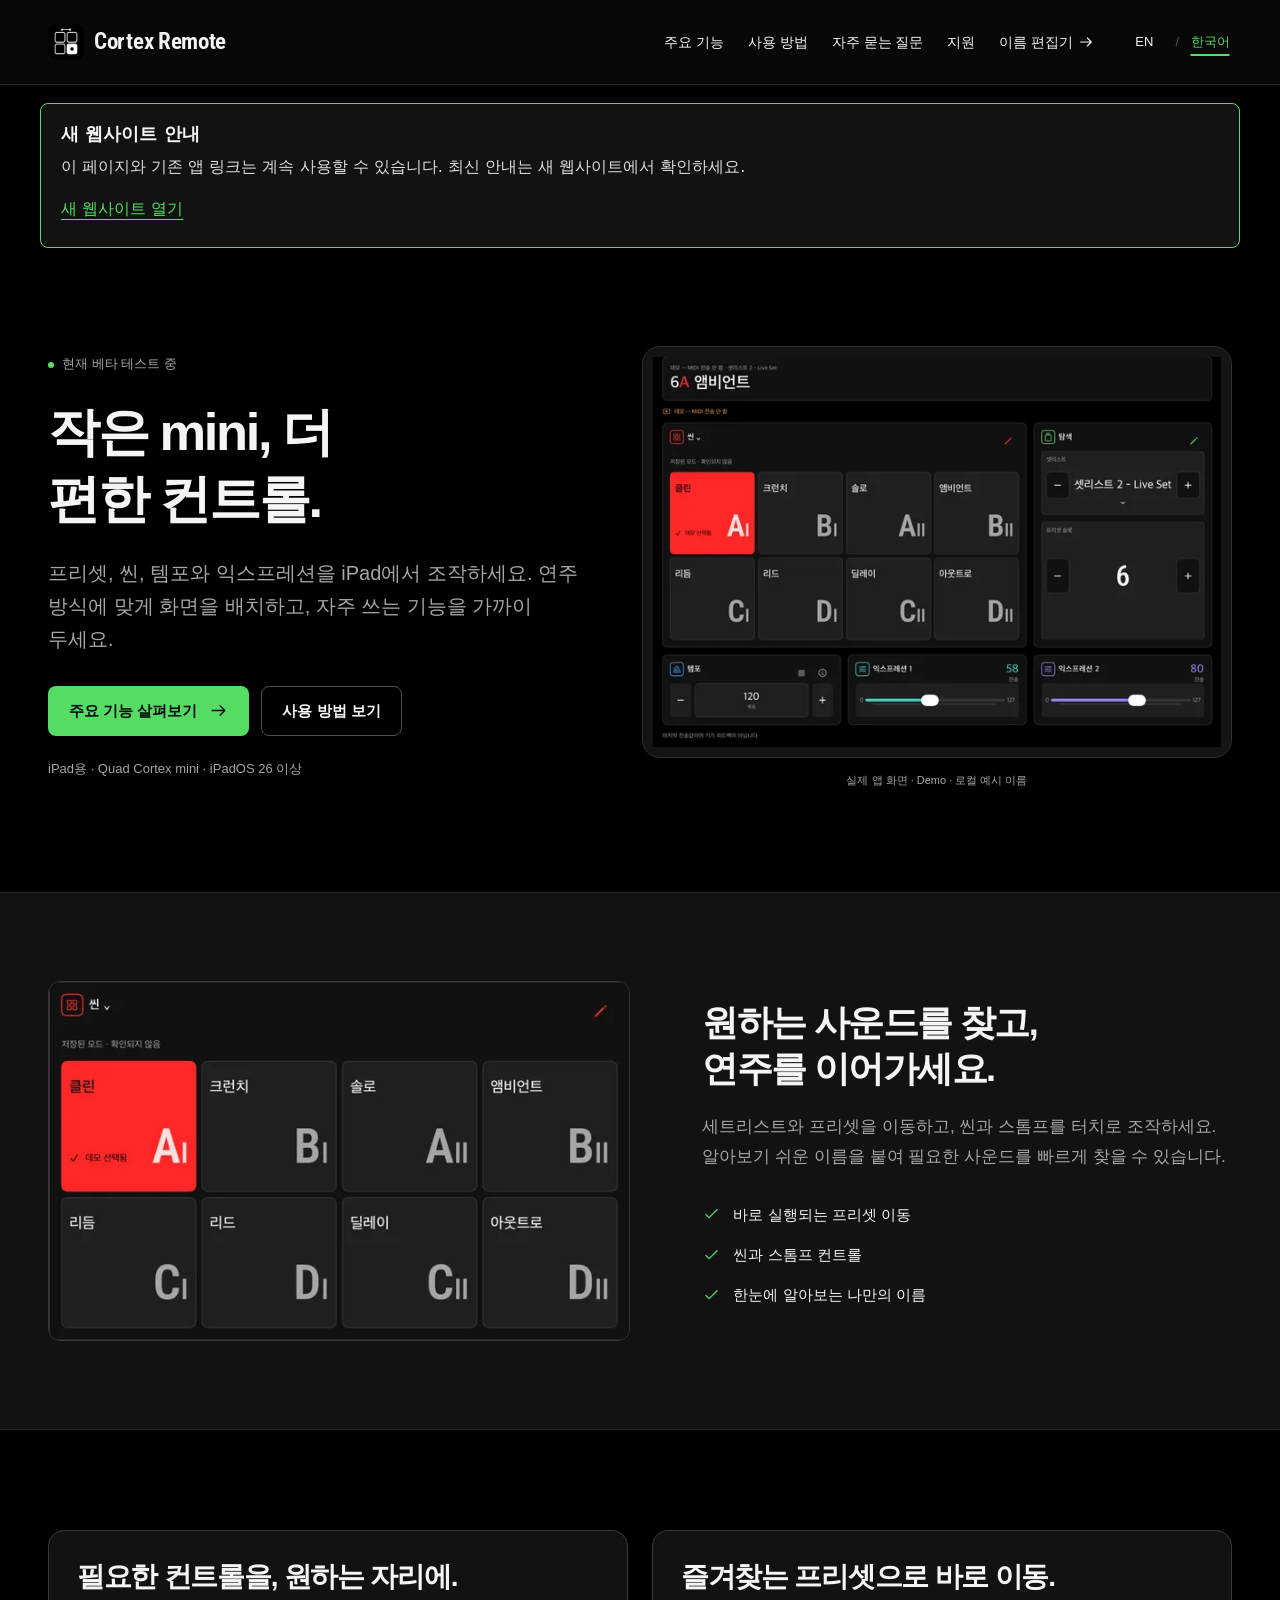
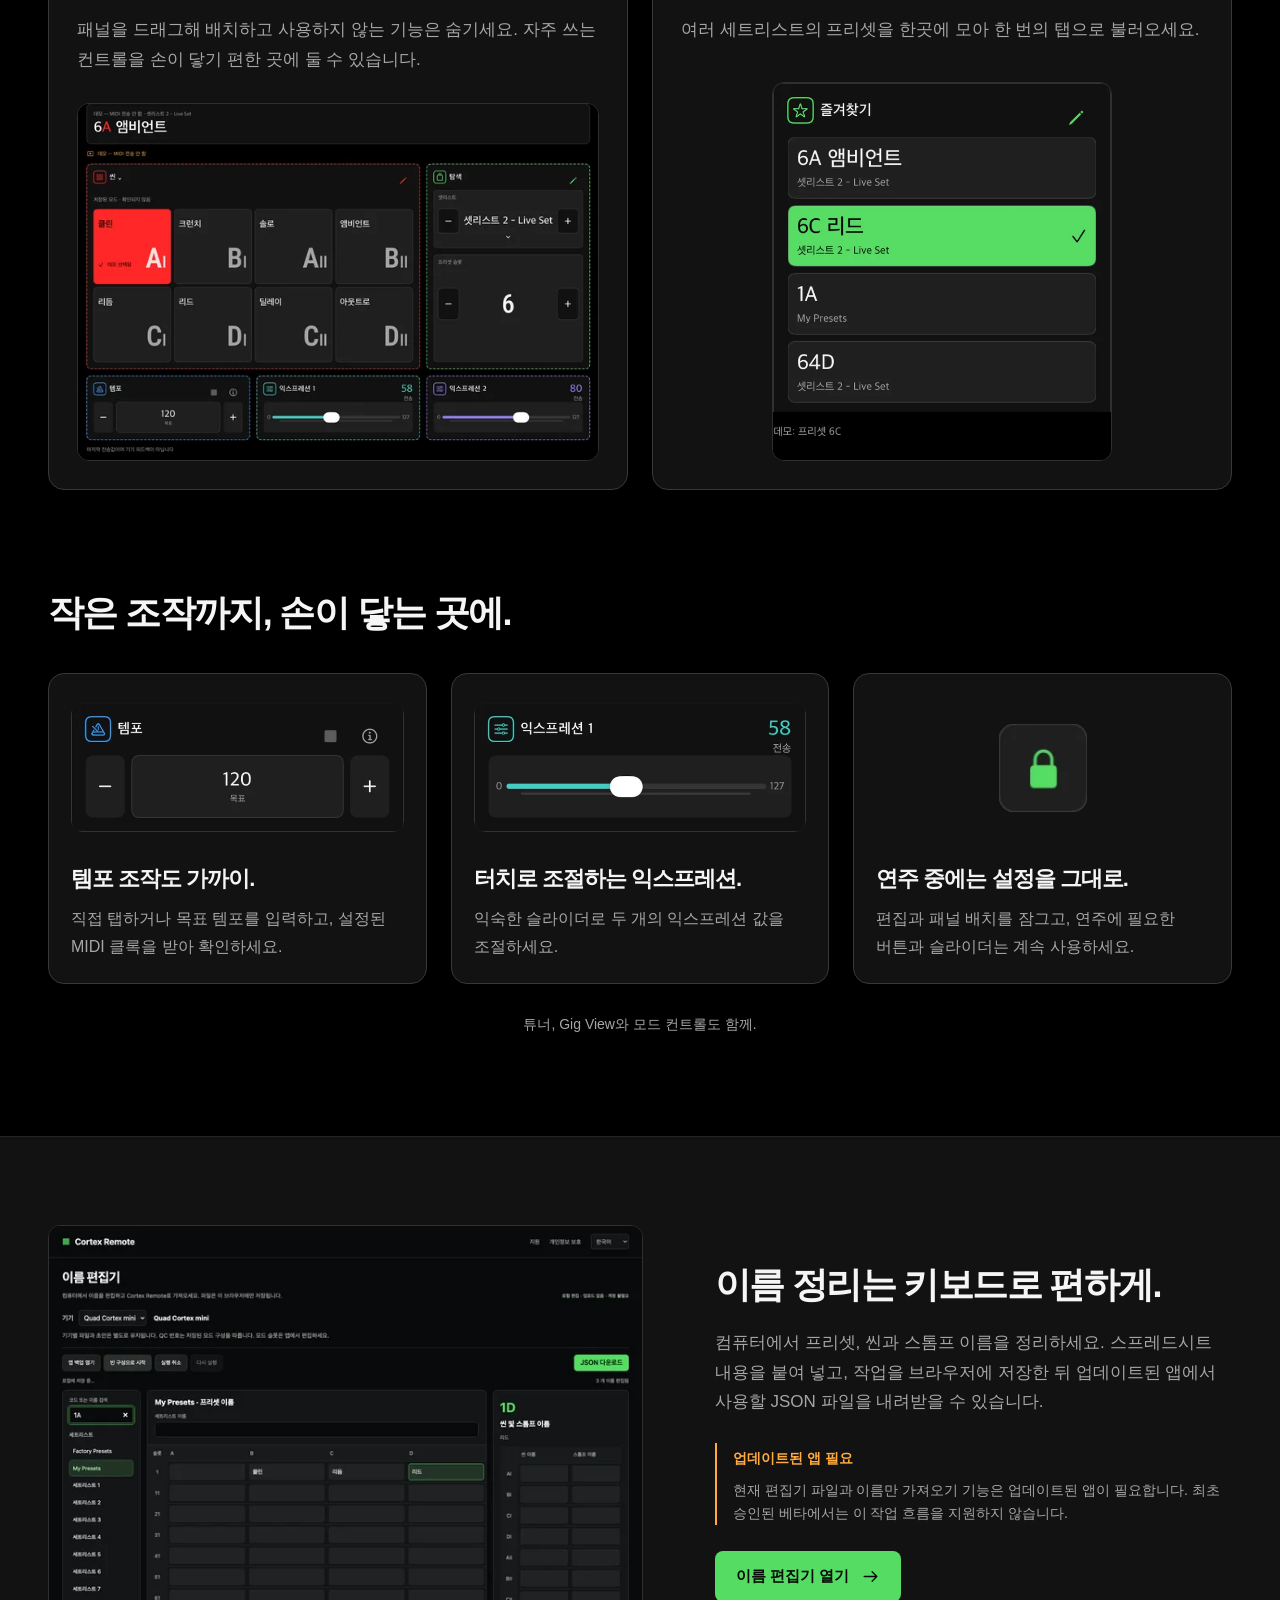
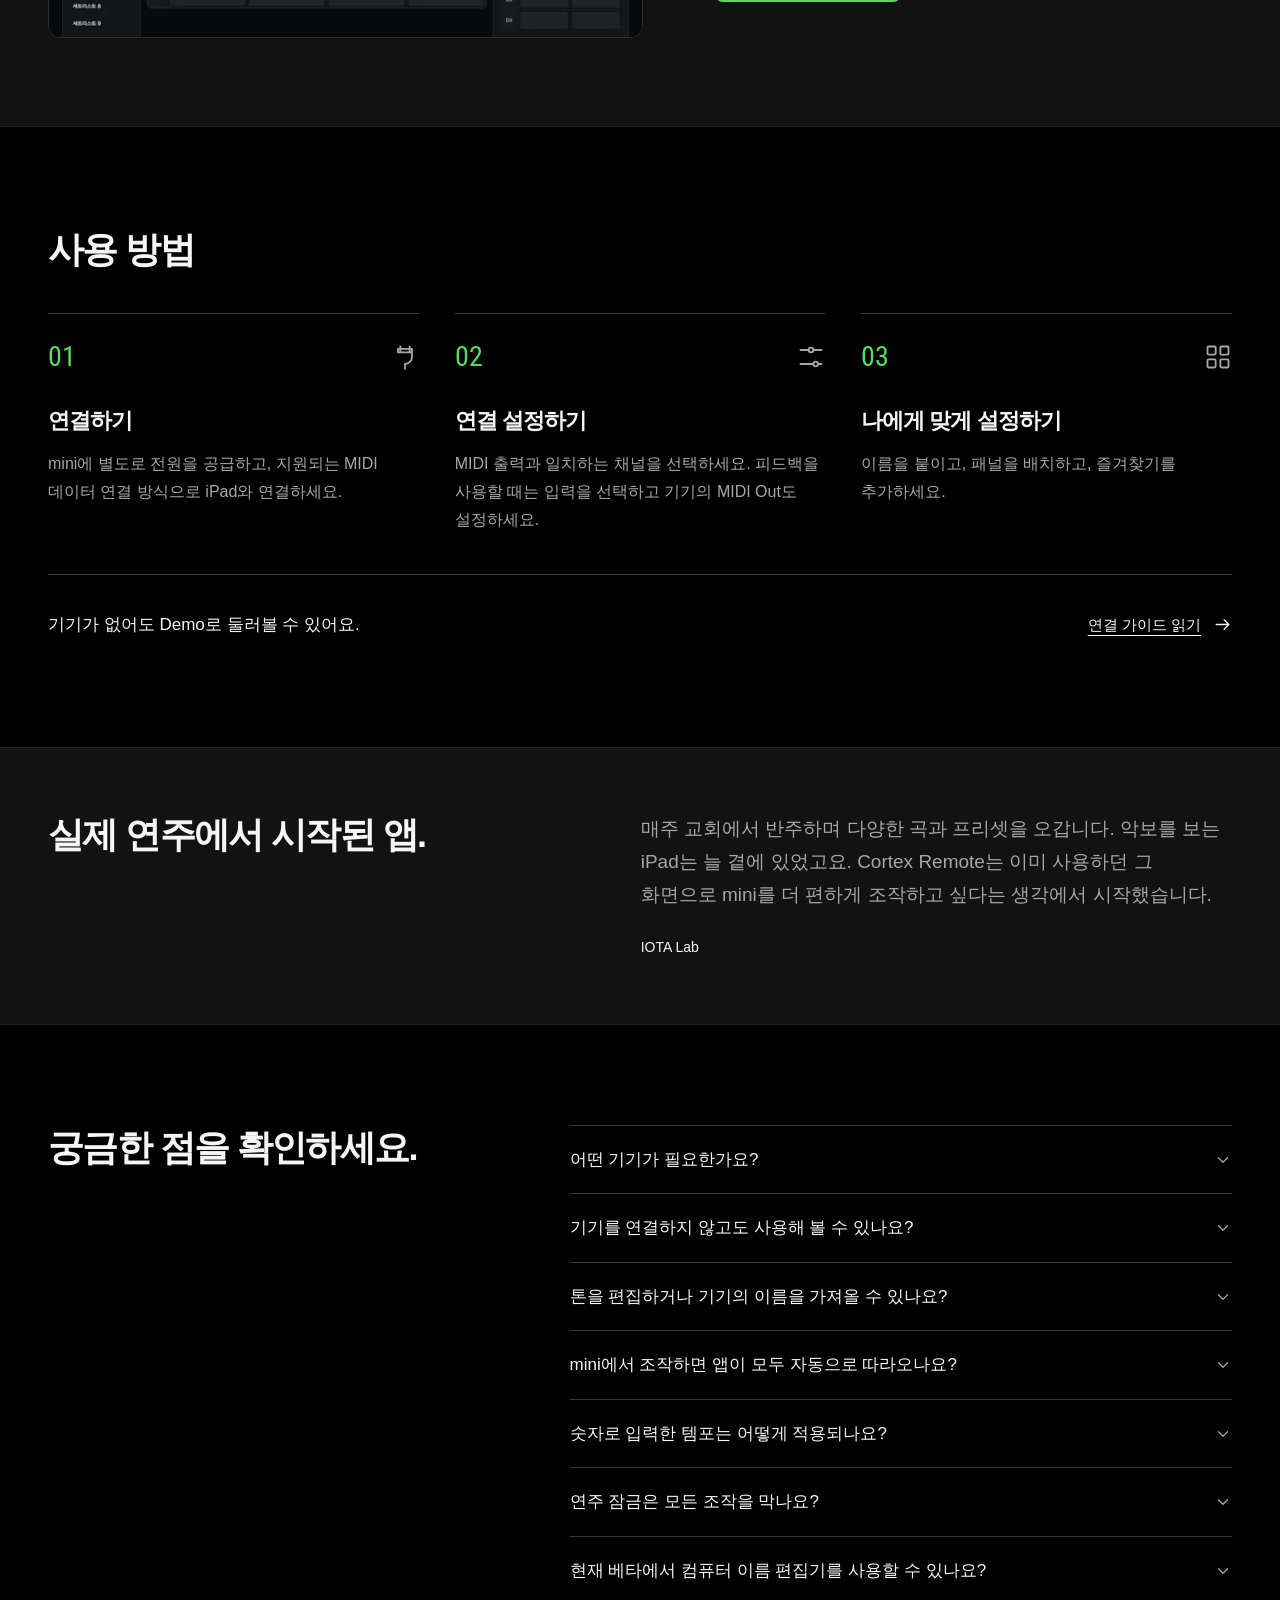
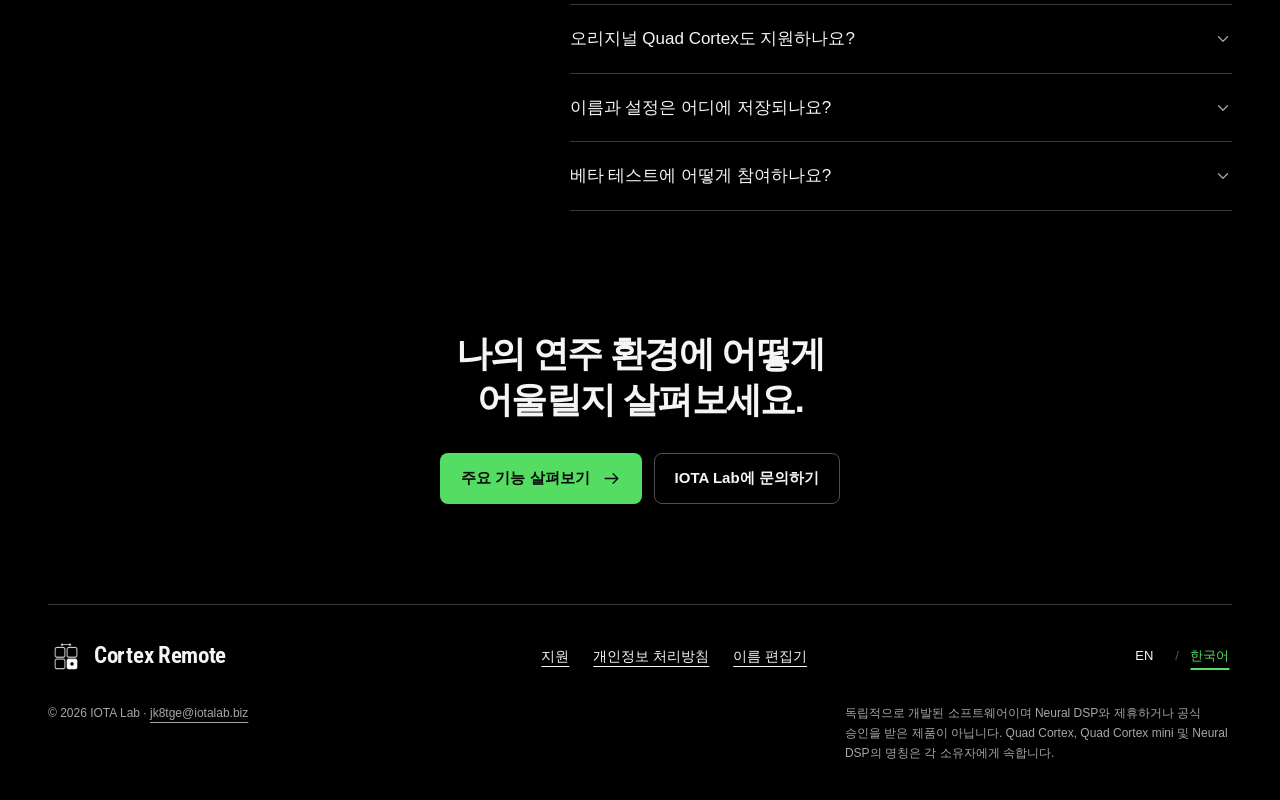
==== commit ce02d3c7: "Add route-specific iotalab.biz migration notices and preserve editor drafts" ====
--- a/ko/index.html
+++ b/ko/index.html
@@ -1,5 +1,5 @@
 <!doctype html>
-<html lang="ko"><head><meta charset="utf-8"><meta name="viewport" content="width=device-width, initial-scale=1"><meta name="color-scheme" content="dark"><title>Cortex Remote — 작은 mini, 더 편한 컨트롤.</title><meta name="description" content="Quad Cortex mini를 위한 독립 iPad MIDI 컨트롤러. 프리셋과 씬 조작, 즐겨찾기, 맞춤 패널 배치, 템포와 익스프레션 기능을 살펴보세요."><link rel="canonical" href="https://jk8tge-iota.github.io/cortex-remote-support/ko/"><link rel="alternate" hreflang="en" href="https://jk8tge-iota.github.io/cortex-remote-support/"><link rel="alternate" hreflang="ko" href="https://jk8tge-iota.github.io/cortex-remote-support/ko/"><link rel="alternate" hreflang="x-default" href="https://jk8tge-iota.github.io/cortex-remote-support/"><meta property="og:type" content="website"><meta property="og:site_name" content="Cortex Remote"><meta property="og:title" content="Cortex Remote — 작은 mini, 더 편한 컨트롤."><meta property="og:description" content="Quad Cortex mini를 위한 독립 iPad MIDI 컨트롤러. 프리셋과 씬 조작, 즐겨찾기, 맞춤 패널 배치, 템포와 익스프레션 기능을 살펴보세요."><meta property="og:url" content="https://jk8tge-iota.github.io/cortex-remote-support/ko/"><meta property="og:locale" content="ko_KR"><meta property="og:image" content="https://jk8tge-iota.github.io/cortex-remote-support/assets/social-ko.png"><meta property="og:image:width" content="1200"><meta property="og:image:height" content="630"><meta property="og:image:alt" content="작은 mini, 더 편한 컨트롤."><meta name="twitter:card" content="summary_large_image"><link rel="icon" href="../assets/favicon.png"><link rel="preload" as="font" type="font/woff2" href="../assets/RobotoCondensed.woff2" crossorigin><link rel="stylesheet" href="../promo.css"><script src="../promo.js" defer></script></head><body class="promo"><a class="skip" href="#main">본문으로 건너뛰기</a><header class="site-header"><div class="wrap header-row"><a class="brand" href="../ko/" aria-label="Cortex Remote"><img src="../assets/app-icon.webp" width="36" height="36" alt=""><span>Cortex Remote</span></a><nav class="desktop-nav" aria-label="메뉴"><a href="../ko/#features">주요 기능</a><a href="../ko/#how-it-works">사용 방법</a><a href="../ko/#faq">자주 묻는 질문</a><a href="../ko/support/">지원</a><a class="nav-editor" href="../names/?lang=ko">이름 편집기<svg aria-hidden="true" viewBox="0 0 24 24" fill="none" stroke="currentColor" stroke-width="1.6" stroke-linecap="round" stroke-linejoin="round"><path d="M4 12h16m-6-6 6 6-6 6"/></svg></a></nav><div class="languages" aria-label="언어"><a class="language-link" href="../" lang="en" hreflang="en" >EN</a><span aria-hidden="true">/</span><a class="language-link" href="../ko/" lang="ko" hreflang="ko" aria-current="page">한국어</a></div><details class="mobile-menu"><summary>메뉴<svg aria-hidden="true" viewBox="0 0 24 24" fill="none" stroke="currentColor" stroke-width="1.6" stroke-linecap="round" stroke-linejoin="round"><path d="m6 9 6 6 6-6"/></svg></summary><nav aria-label="메뉴"><a href="../ko/#features">주요 기능</a><a href="../ko/#how-it-works">사용 방법</a><a href="../ko/#faq">자주 묻는 질문</a><a href="../ko/support/">지원</a><a class="nav-editor" href="../names/?lang=ko">이름 편집기<svg aria-hidden="true" viewBox="0 0 24 24" fill="none" stroke="currentColor" stroke-width="1.6" stroke-linecap="round" stroke-linejoin="round"><path d="M4 12h16m-6-6 6 6-6 6"/></svg></a></nav></details></div></header><main id="main">
+<html lang="ko"><head><meta charset="utf-8"><meta name="viewport" content="width=device-width, initial-scale=1"><meta name="color-scheme" content="dark"><title>Cortex Remote — 작은 mini, 더 편한 컨트롤.</title><meta name="description" content="Quad Cortex mini를 위한 독립 iPad MIDI 컨트롤러. 프리셋과 씬 조작, 즐겨찾기, 맞춤 패널 배치, 템포와 익스프레션 기능을 살펴보세요."><link rel="canonical" href="https://jk8tge-iota.github.io/cortex-remote-support/ko/"><link rel="alternate" hreflang="en" href="https://jk8tge-iota.github.io/cortex-remote-support/"><link rel="alternate" hreflang="ko" href="https://jk8tge-iota.github.io/cortex-remote-support/ko/"><link rel="alternate" hreflang="x-default" href="https://jk8tge-iota.github.io/cortex-remote-support/"><meta property="og:type" content="website"><meta property="og:site_name" content="Cortex Remote"><meta property="og:title" content="Cortex Remote — 작은 mini, 더 편한 컨트롤."><meta property="og:description" content="Quad Cortex mini를 위한 독립 iPad MIDI 컨트롤러. 프리셋과 씬 조작, 즐겨찾기, 맞춤 패널 배치, 템포와 익스프레션 기능을 살펴보세요."><meta property="og:url" content="https://jk8tge-iota.github.io/cortex-remote-support/ko/"><meta property="og:locale" content="ko_KR"><meta property="og:image" content="https://jk8tge-iota.github.io/cortex-remote-support/assets/social-ko.png"><meta property="og:image:width" content="1200"><meta property="og:image:height" content="630"><meta property="og:image:alt" content="작은 mini, 더 편한 컨트롤."><meta name="twitter:card" content="summary_large_image"><link rel="icon" href="../assets/favicon.png"><link rel="preload" as="font" type="font/woff2" href="../assets/RobotoCondensed.woff2" crossorigin><link rel="stylesheet" href="../promo.css"><script src="../promo.js" defer></script><link rel="stylesheet" href="../migration.css"><script src="../migration.js" defer></script></head><body class="promo"><a class="skip" href="#main">본문으로 건너뛰기</a><header class="site-header"><div class="wrap header-row"><a class="brand" href="../ko/" aria-label="Cortex Remote"><img src="../assets/app-icon.webp" width="36" height="36" alt=""><span>Cortex Remote</span></a><nav class="desktop-nav" aria-label="메뉴"><a href="../ko/#features">주요 기능</a><a href="../ko/#how-it-works">사용 방법</a><a href="../ko/#faq">자주 묻는 질문</a><a href="../ko/support/">지원</a><a class="nav-editor" href="../names/?lang=ko">이름 편집기<svg aria-hidden="true" viewBox="0 0 24 24" fill="none" stroke="currentColor" stroke-width="1.6" stroke-linecap="round" stroke-linejoin="round"><path d="M4 12h16m-6-6 6 6-6 6"/></svg></a></nav><div class="languages" aria-label="언어"><a class="language-link" href="../" lang="en" hreflang="en" >EN</a><span aria-hidden="true">/</span><a class="language-link" href="../ko/" lang="ko" hreflang="ko" aria-current="page">한국어</a></div><details class="mobile-menu"><summary>메뉴<svg aria-hidden="true" viewBox="0 0 24 24" fill="none" stroke="currentColor" stroke-width="1.6" stroke-linecap="round" stroke-linejoin="round"><path d="m6 9 6 6 6-6"/></svg></summary><nav aria-label="메뉴"><a href="../ko/#features">주요 기능</a><a href="../ko/#how-it-works">사용 방법</a><a href="../ko/#faq">자주 묻는 질문</a><a href="../ko/support/">지원</a><a class="nav-editor" href="../names/?lang=ko">이름 편집기<svg aria-hidden="true" viewBox="0 0 24 24" fill="none" stroke="currentColor" stroke-width="1.6" stroke-linecap="round" stroke-linejoin="round"><path d="M4 12h16m-6-6 6 6-6 6"/></svg></a></nav></details></div></header><main id="main"><aside class="migration-notice" data-editor="false" aria-label="새 웹사이트 안내"><strong id="migration-title">새 웹사이트 안내</strong><p id="migration-copy">이 페이지와 기존 앱 링크는 계속 사용할 수 있습니다. 최신 안내는 새 웹사이트에서 확인하세요.</p><a id="migration-link" href="https://www.iotalab.biz/cortex-remote/ko/">새 웹사이트 열기</a></aside>
 <section class="wrap hero"><div class="hero-copy"><p class="beta"><span></span>현재 베타 테스트 중</p><h1>작은 mini, 더 편한 컨트롤.</h1><p class="lead">프리셋, 씬, 템포와 익스프레션을 iPad에서 조작하세요. 연주 방식에 맞게 화면을 배치하고, 자주 쓰는 기능을 가까이 두세요.</p><div class="actions"><a class="button primary" href="#features">주요 기능 살펴보기<svg aria-hidden="true" viewBox="0 0 24 24" fill="none" stroke="currentColor" stroke-width="1.6" stroke-linecap="round" stroke-linejoin="round"><path d="M4 12h16m-6-6 6 6-6 6"/></svg></a><a class="button secondary" href="#how-it-works">사용 방법 보기</a></div><p class="requirements">iPad용 · Quad Cortex mini · iPadOS 26 이상</p></div><figure class="hero-media"><a class="image-link " href="../assets/ko-hero.png" aria-label="스크린샷 원본 보기: 이름이 설정된 Mini 씬, 프리셋 이동, 템포와 익스프레션 슬라이더가 보이는 Cortex Remote Demo 화면."><picture><source type="image/webp" srcset="../assets/ko-hero-640.webp 640w, ../assets/ko-hero-1200.webp 1200w" sizes="(max-width:767px) calc(100vw - 40px), (max-width:1099px) 80vw, 600px"><img src="../assets/ko-hero.png" alt="이름이 설정된 Mini 씬, 프리셋 이동, 템포와 익스프레션 슬라이더가 보이는 Cortex Remote Demo 화면." fetchpriority="high" decoding="async" width="2230" height="1528"></picture></a><figcaption>실제 앱 화면 · Demo · 로컬 예시 이름</figcaption></figure></section>
 <section id="features" class="feature-band"><div class="wrap feature-split"><a class="image-link scene-image" href="../assets/ko-scenes.png" aria-label="스크린샷 원본 보기: 클린, 리듬, 리드, 앰비언트 등의 이름이 표시된 Mini 씬 버튼."><picture><source type="image/webp" srcset="../assets/ko-scenes-640.webp 640w, ../assets/ko-scenes-1200.webp 1200w" sizes="(max-width:767px) calc(100vw - 40px), (max-width:1099px) 80vw, 600px"><img src="../assets/ko-scenes.png" alt="클린, 리듬, 리드, 앰비언트 등의 이름이 표시된 Mini 씬 버튼." loading="lazy" decoding="async" width="1428" height="882"></picture></a><div><h2>원하는 사운드를 찾고, 연주를 이어가세요.</h2><p>세트리스트와 프리셋을 이동하고, 씬과 스톰프를 터치로 조작하세요. 알아보기 쉬운 이름을 붙여 필요한 사운드를 빠르게 찾을 수 있습니다.</p><ul class="feature-points"><li><svg aria-hidden="true" viewBox="0 0 24 24" fill="none" stroke="currentColor" stroke-width="1.6" stroke-linecap="round" stroke-linejoin="round"><path d="m5 12 4 4L19 6"/></svg>바로 실행되는 프리셋 이동</li><li><svg aria-hidden="true" viewBox="0 0 24 24" fill="none" stroke="currentColor" stroke-width="1.6" stroke-linecap="round" stroke-linejoin="round"><path d="m5 12 4 4L19 6"/></svg>씬과 스톰프 컨트롤</li><li><svg aria-hidden="true" viewBox="0 0 24 24" fill="none" stroke="currentColor" stroke-width="1.6" stroke-linecap="round" stroke-linejoin="round"><path d="m5 12 4 4L19 6"/></svg>한눈에 알아보는 나만의 이름</li></ul></div></div></section>
 <section class="wrap section"><div class="duo"><article class="feature-card arrangement"><h2>필요한 컨트롤을, 원하는 자리에.</h2><p>패널을 드래그해 배치하고 사용하지 않는 기능은 숨기세요. 자주 쓰는 컨트롤을 손이 닿기 편한 곳에 둘 수 있습니다.</p><a class="image-link " href="../assets/ko-arrange.png" aria-label="스크린샷 원본 보기: 드래그할 패널 주위에 테두리가 표시된 Cortex Remote 패널 배치 화면."><picture><source type="image/webp" srcset="../assets/ko-arrange-640.webp 640w, ../assets/ko-arrange-1200.webp 1200w" sizes="(max-width:767px) calc(100vw - 40px), (max-width:1099px) 80vw, 600px"><img src="../assets/ko-arrange.png" alt="드래그할 패널 주위에 테두리가 표시된 Cortex Remote 패널 배치 화면." loading="lazy" decoding="async" width="2230" height="1528"></picture></a></article><article class="feature-card favorites"><h2>즐겨찾는 프리셋으로 바로 이동.</h2><p>여러 세트리스트의 프리셋을 한곳에 모아 한 번의 탭으로 불러오세요.</p><a class="image-link " href="../assets/ko-favorites.png" aria-label="스크린샷 원본 보기: 이름을 설정한 프리셋과 초록색 선택 표시가 있는 즐겨찾기 패널."><picture><source type="image/webp" srcset="../assets/ko-favorites-640.webp 640w, ../assets/ko-favorites-1200.webp 1200w" sizes="(max-width:767px) calc(100vw - 40px), (max-width:1099px) 80vw, 600px"><img src="../assets/ko-favorites.png" alt="이름을 설정한 프리셋과 초록색 선택 표시가 있는 즐겨찾기 패널." loading="lazy" decoding="async" width="701" height="782"></picture></a></article></div></section>
--- a/migration.css
+++ b/migration.css
@@ -0,0 +1 @@
+.migration-notice{box-sizing:border-box;width:min(100%,1200px);margin:18px auto;padding:16px 20px;border:1px solid #55dc63;border-radius:8px;background:#121212;color:#f5f5f5;font:16px/1.5 system-ui,sans-serif}.migration-notice p{margin:8px 0;color:#ddd}.migration-notice a{display:inline-flex;align-items:center;min-height:44px;color:#55dc63;text-decoration:underline}.migration-notice a:focus-visible{outline:2px solid #55dc63;outline-offset:4px}.migration-notice strong{font-size:18px}@media(max-width:480px){.migration-notice{padding:12px;margin:12px auto}}
